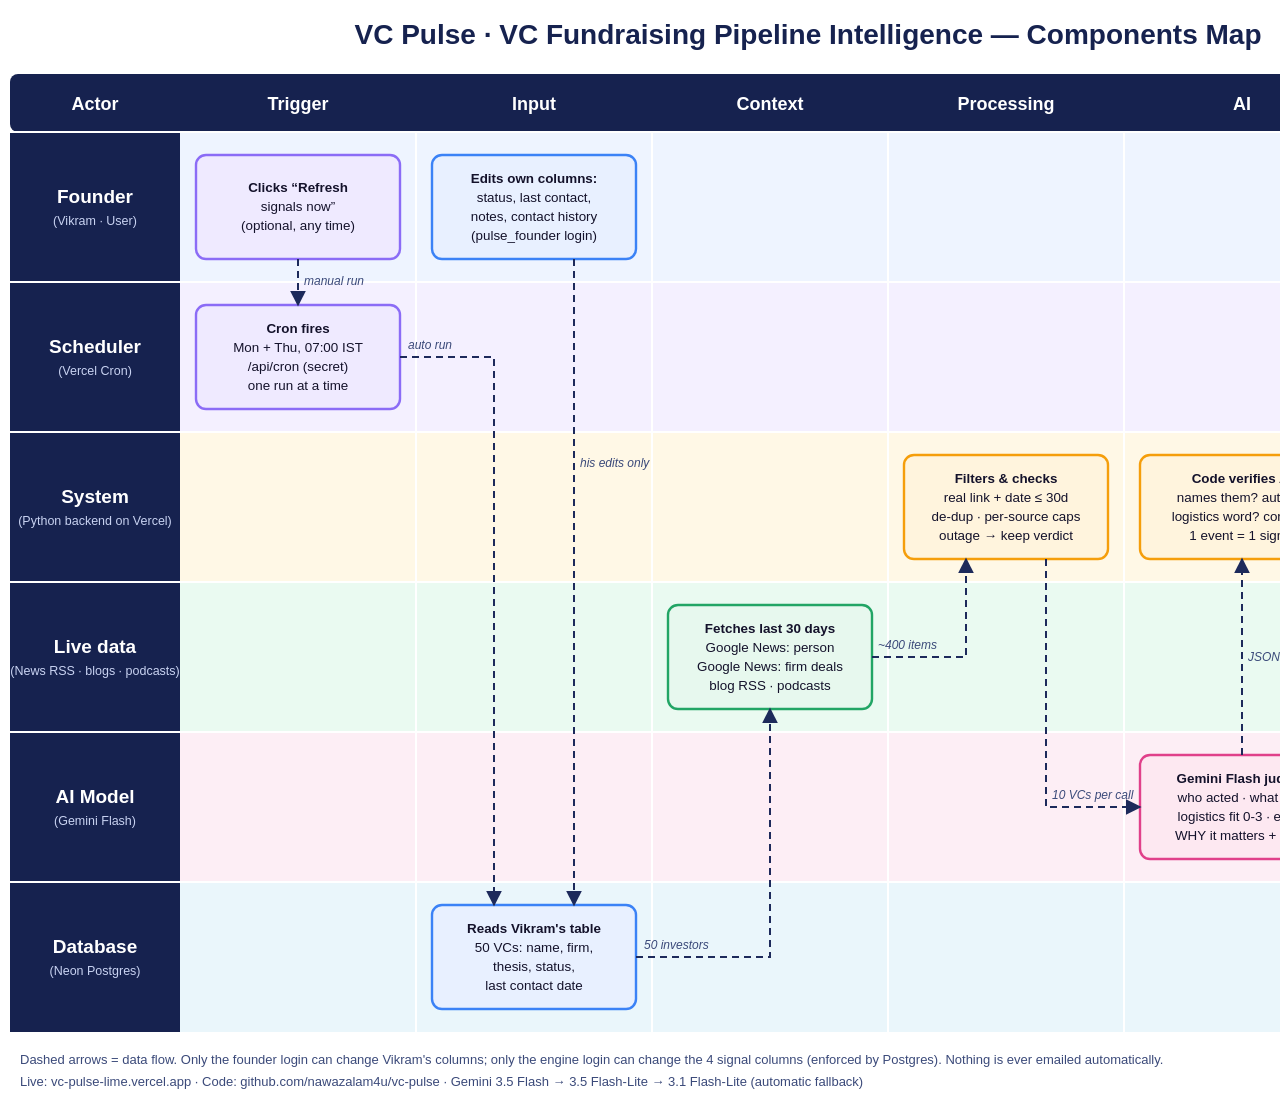
==== docs/components-map-grid.html @ 2da6ae20 "Components map in swimlane format (actors x stages), Nine Checks in kill-switch/sizing/boundary fram" ====
<!doctype html><html><head><meta charset="utf-8"><style>body{margin:0;background:#fff}</style></head><body><svg xmlns="http://www.w3.org/2000/svg" width="1616" height="1102" viewBox="0 0 1616 1102" font-family="-apple-system,Helvetica,Arial,sans-serif">
<defs><marker id="a" viewBox="0 0 10 10" refX="9" refY="5" markerWidth="8" markerHeight="8" orient="auto"><path d="M0 0L10 5L0 10z" fill="#1d2a5b"/></marker></defs>
<rect width="100%" height="100%" fill="#fff"/>
<text x="808" y="44" text-anchor="middle" font-size="28" font-weight="700" fill="#16224f">VC Pulse · VC Fundraising Pipeline Intelligence — Components Map</text>
<rect x="10" y="74" width="1596" height="58" rx="8" fill="#16224f"/>
<text x="95" y="110" text-anchor="middle" font-size="18" font-weight="700" fill="#fff">Actor</text>
<text x="298" y="110" text-anchor="middle" font-size="18" font-weight="700" fill="#fff">Trigger</text>
<text x="534" y="110" text-anchor="middle" font-size="18" font-weight="700" fill="#fff">Input</text>
<text x="770" y="110" text-anchor="middle" font-size="18" font-weight="700" fill="#fff">Context</text>
<text x="1006" y="110" text-anchor="middle" font-size="18" font-weight="700" fill="#fff">Processing</text>
<text x="1242" y="110" text-anchor="middle" font-size="18" font-weight="700" fill="#fff">AI</text>
<text x="1478" y="110" text-anchor="middle" font-size="18" font-weight="700" fill="#fff">Output</text>
<rect x="180" y="132" width="1416" height="150" fill="#eef4ff"/>
<rect x="10" y="132" width="170" height="150" fill="#16224f"/>
<text x="95" y="203" text-anchor="middle" font-size="19" font-weight="700" fill="#fff">Founder</text>
<text x="95" y="225" text-anchor="middle" font-size="12.5" fill="#c9d3f2">(Vikram · User)</text>
<line x1="10" y1="132" x2="1606" y2="132" stroke="#fff" stroke-width="2"/>
<rect x="180" y="282" width="1416" height="150" fill="#f4f0ff"/>
<rect x="10" y="282" width="170" height="150" fill="#16224f"/>
<text x="95" y="353" text-anchor="middle" font-size="19" font-weight="700" fill="#fff">Scheduler</text>
<text x="95" y="375" text-anchor="middle" font-size="12.5" fill="#c9d3f2">(Vercel Cron)</text>
<line x1="10" y1="282" x2="1606" y2="282" stroke="#fff" stroke-width="2"/>
<rect x="180" y="432" width="1416" height="150" fill="#fff8e6"/>
<rect x="10" y="432" width="170" height="150" fill="#16224f"/>
<text x="95" y="503" text-anchor="middle" font-size="19" font-weight="700" fill="#fff">System</text>
<text x="95" y="525" text-anchor="middle" font-size="12.5" fill="#c9d3f2">(Python backend on Vercel)</text>
<line x1="10" y1="432" x2="1606" y2="432" stroke="#fff" stroke-width="2"/>
<rect x="180" y="582" width="1416" height="150" fill="#eafaf1"/>
<rect x="10" y="582" width="170" height="150" fill="#16224f"/>
<text x="95" y="653" text-anchor="middle" font-size="19" font-weight="700" fill="#fff">Live data</text>
<text x="95" y="675" text-anchor="middle" font-size="12.5" fill="#c9d3f2">(News RSS · blogs · podcasts)</text>
<line x1="10" y1="582" x2="1606" y2="582" stroke="#fff" stroke-width="2"/>
<rect x="180" y="732" width="1416" height="150" fill="#fdeef5"/>
<rect x="10" y="732" width="170" height="150" fill="#16224f"/>
<text x="95" y="803" text-anchor="middle" font-size="19" font-weight="700" fill="#fff">AI Model</text>
<text x="95" y="825" text-anchor="middle" font-size="12.5" fill="#c9d3f2">(Gemini Flash)</text>
<line x1="10" y1="732" x2="1606" y2="732" stroke="#fff" stroke-width="2"/>
<rect x="180" y="882" width="1416" height="150" fill="#eaf6fb"/>
<rect x="10" y="882" width="170" height="150" fill="#16224f"/>
<text x="95" y="953" text-anchor="middle" font-size="19" font-weight="700" fill="#fff">Database</text>
<text x="95" y="975" text-anchor="middle" font-size="12.5" fill="#c9d3f2">(Neon Postgres)</text>
<line x1="10" y1="882" x2="1606" y2="882" stroke="#fff" stroke-width="2"/>
<line x1="416" y1="132" x2="416" y2="1032" stroke="#fff" stroke-width="2"/>
<line x1="652" y1="132" x2="652" y2="1032" stroke="#fff" stroke-width="2"/>
<line x1="888" y1="132" x2="888" y2="1032" stroke="#fff" stroke-width="2"/>
<line x1="1124" y1="132" x2="1124" y2="1032" stroke="#fff" stroke-width="2"/>
<line x1="1360" y1="132" x2="1360" y2="1032" stroke="#fff" stroke-width="2"/>
<rect x="196" y="155" width="204" height="104" rx="10" fill="#efeaff" stroke="#8b6cf6" stroke-width="2.4"/>
<text x="298" y="192.0" text-anchor="middle" font-size="13.4" font-weight="700" fill="#14122b">Clicks “Refresh</text>
<text x="298" y="211.0" text-anchor="middle" font-size="13.4" fill="#14122b">signals now”</text>
<text x="298" y="230.0" text-anchor="middle" font-size="13.4" fill="#14122b">(optional, any time)</text>
<rect x="196" y="305" width="204" height="104" rx="10" fill="#efeaff" stroke="#8b6cf6" stroke-width="2.4"/>
<text x="298" y="332.5" text-anchor="middle" font-size="13.4" font-weight="700" fill="#14122b">Cron fires</text>
<text x="298" y="351.5" text-anchor="middle" font-size="13.4" fill="#14122b">Mon + Thu, 07:00 IST</text>
<text x="298" y="370.5" text-anchor="middle" font-size="13.4" fill="#14122b">/api/cron (secret)</text>
<text x="298" y="389.5" text-anchor="middle" font-size="13.4" fill="#14122b">one run at a time</text>
<rect x="432" y="155" width="204" height="104" rx="10" fill="#e8f0ff" stroke="#3b82f6" stroke-width="2.4"/>
<text x="534" y="182.5" text-anchor="middle" font-size="13.4" font-weight="700" fill="#14122b">Edits own columns:</text>
<text x="534" y="201.5" text-anchor="middle" font-size="13.4" fill="#14122b">status, last contact,</text>
<text x="534" y="220.5" text-anchor="middle" font-size="13.4" fill="#14122b">notes, contact history</text>
<text x="534" y="239.5" text-anchor="middle" font-size="13.4" fill="#14122b">(pulse_founder login)</text>
<rect x="432" y="905" width="204" height="104" rx="10" fill="#e8f0ff" stroke="#3b82f6" stroke-width="2.4"/>
<text x="534" y="932.5" text-anchor="middle" font-size="13.4" font-weight="700" fill="#14122b">Reads Vikram's table</text>
<text x="534" y="951.5" text-anchor="middle" font-size="13.4" fill="#14122b">50 VCs: name, firm,</text>
<text x="534" y="970.5" text-anchor="middle" font-size="13.4" fill="#14122b">thesis, status,</text>
<text x="534" y="989.5" text-anchor="middle" font-size="13.4" fill="#14122b">last contact date</text>
<rect x="668" y="605" width="204" height="104" rx="10" fill="#e7f8ee" stroke="#22a565" stroke-width="2.4"/>
<text x="770" y="632.5" text-anchor="middle" font-size="13.4" font-weight="700" fill="#14122b">Fetches last 30 days</text>
<text x="770" y="651.5" text-anchor="middle" font-size="13.4" fill="#14122b">Google News: person</text>
<text x="770" y="670.5" text-anchor="middle" font-size="13.4" fill="#14122b">Google News: firm deals</text>
<text x="770" y="689.5" text-anchor="middle" font-size="13.4" fill="#14122b">blog RSS · podcasts</text>
<rect x="904" y="455" width="204" height="104" rx="10" fill="#fff4dd" stroke="#f59e0b" stroke-width="2.4"/>
<text x="1006" y="482.5" text-anchor="middle" font-size="13.4" font-weight="700" fill="#14122b">Filters & checks</text>
<text x="1006" y="501.5" text-anchor="middle" font-size="13.4" fill="#14122b">real link + date ≤ 30d</text>
<text x="1006" y="520.5" text-anchor="middle" font-size="13.4" fill="#14122b">de-dup · per-source caps</text>
<text x="1006" y="539.5" text-anchor="middle" font-size="13.4" fill="#14122b">outage → keep verdict</text>
<rect x="1140" y="755" width="204" height="104" rx="10" fill="#fde8f1" stroke="#e0408a" stroke-width="2.4"/>
<text x="1242" y="782.5" text-anchor="middle" font-size="13.4" font-weight="700" fill="#14122b">Gemini Flash judges</text>
<text x="1242" y="801.5" text-anchor="middle" font-size="13.4" fill="#14122b">who acted · what kind</text>
<text x="1242" y="820.5" text-anchor="middle" font-size="13.4" fill="#14122b">logistics fit 0-3 · event</text>
<text x="1242" y="839.5" text-anchor="middle" font-size="13.4" fill="#14122b">WHY it matters + hook</text>
<rect x="1140" y="455" width="204" height="104" rx="10" fill="#fff4dd" stroke="#f59e0b" stroke-width="2.4"/>
<text x="1242" y="482.5" text-anchor="middle" font-size="13.4" font-weight="700" fill="#14122b">Code verifies AI</text>
<text x="1242" y="501.5" text-anchor="middle" font-size="13.4" fill="#14122b">names them? author?</text>
<text x="1242" y="520.5" text-anchor="middle" font-size="13.4" fill="#14122b">logistics word? conflict?</text>
<text x="1242" y="539.5" text-anchor="middle" font-size="13.4" fill="#14122b">1 event = 1 signal</text>
<rect x="1376" y="455" width="204" height="104" rx="10" fill="#fff4dd" stroke="#f59e0b" stroke-width="2.4"/>
<text x="1478" y="482.5" text-anchor="middle" font-size="13.4" font-weight="700" fill="#14122b">Score 0-100 + action</text>
<text x="1478" y="501.5" text-anchor="middle" font-size="13.4" fill="#14122b">signal × fit × freshness</text>
<text x="1478" y="520.5" text-anchor="middle" font-size="13.4" fill="#14122b">+ thesis + timing</text>
<text x="1478" y="539.5" text-anchor="middle" font-size="13.4" fill="#14122b">REACH OUT … PARK</text>
<rect x="1376" y="905" width="204" height="104" rx="10" fill="#e3f7fb" stroke="#0e9fb8" stroke-width="2.4"/>
<text x="1478" y="932.5" text-anchor="middle" font-size="13.4" font-weight="700" fill="#14122b">UPDATE only 4 columns</text>
<text x="1478" y="951.5" text-anchor="middle" font-size="13.4" fill="#14122b">last_signal_date · summary</text>
<text x="1478" y="970.5" text-anchor="middle" font-size="13.4" fill="#14122b">follow_up_score · action</text>
<text x="1478" y="989.5" text-anchor="middle" font-size="13.4" fill="#14122b">notes locked (pulse_engine)</text>
<rect x="1376" y="155" width="204" height="104" rx="10" fill="#ffe9e9" stroke="#ef4444" stroke-width="2.4"/>
<text x="1478" y="182.5" text-anchor="middle" font-size="13.4" font-weight="700" fill="#14122b">Dashboard: who to</text>
<text x="1478" y="201.5" text-anchor="middle" font-size="13.4" fill="#14122b">pitch this week + why</text>
<text x="1478" y="220.5" text-anchor="middle" font-size="13.4" fill="#14122b">+ clickable evidence</text>
<text x="1478" y="239.5" text-anchor="middle" font-size="13.4" fill="#14122b">HUMAN GATE: Vikram sends</text>
<rect x="1376" y="755" width="204" height="104" rx="10" fill="#fde8f1" stroke="#e0408a" stroke-width="2.4"/>
<text x="1478" y="782.5" text-anchor="middle" font-size="13.4" font-weight="700" fill="#14122b">Email draft on request</text>
<text x="1478" y="801.5" text-anchor="middle" font-size="13.4" fill="#14122b">cites the real signal</text>
<text x="1478" y="820.5" text-anchor="middle" font-size="13.4" fill="#14122b">no invented traction</text>
<text x="1478" y="839.5" text-anchor="middle" font-size="13.4" fill="#14122b">(draft only, never sent)</text>
<path d="M298.0 259.0 L298.0 305.0" fill="none" stroke="#1d2a5b" stroke-width="2" stroke-dasharray="7 5" marker-end="url(#a)"/>
<text x="304" y="285" font-size="12" font-style="italic" fill="#3b4a7a">manual run</text>
<path d="M400.0 357.0 L494.0 357.0 L494.0 905.0" fill="none" stroke="#1d2a5b" stroke-width="2" stroke-dasharray="7 5" marker-end="url(#a)"/>
<text x="408" y="349" font-size="12" font-style="italic" fill="#3b4a7a">auto run</text>
<path d="M574.0 259.0 L574.0 905.0" fill="none" stroke="#1d2a5b" stroke-width="2" stroke-dasharray="7 5" marker-end="url(#a)"/>
<text x="580" y="467" font-size="12" font-style="italic" fill="#3b4a7a">his edits only</text>
<path d="M636.0 957.0 L770.0 957.0 L770.0 709.0" fill="none" stroke="#1d2a5b" stroke-width="2" stroke-dasharray="7 5" marker-end="url(#a)"/>
<text x="644" y="949" font-size="12" font-style="italic" fill="#3b4a7a">50 investors</text>
<path d="M872.0 657.0 L966.0 657.0 L966.0 559.0" fill="none" stroke="#1d2a5b" stroke-width="2" stroke-dasharray="7 5" marker-end="url(#a)"/>
<text x="878" y="649" font-size="12" font-style="italic" fill="#3b4a7a">~400 items</text>
<path d="M1046.0 559.0 L1046.0 807.0 L1140.0 807.0" fill="none" stroke="#1d2a5b" stroke-width="2" stroke-dasharray="7 5" marker-end="url(#a)"/>
<text x="1052" y="799" font-size="12" font-style="italic" fill="#3b4a7a">10 VCs per call</text>
<path d="M1242.0 755.0 L1242.0 559.0" fill="none" stroke="#1d2a5b" stroke-width="2" stroke-dasharray="7 5" marker-end="url(#a)"/>
<text x="1248" y="661" font-size="12" font-style="italic" fill="#3b4a7a">JSON verdicts</text>
<path d="M1344.0 507.0 L1376.0 507.0" fill="none" stroke="#1d2a5b" stroke-width="2" stroke-dasharray="7 5" marker-end="url(#a)"/>
<path d="M1518.0 559.0 L1518.0 657.0 L1589.0 657.0 L1589.0 889.0 L1538.0 889.0 L1538.0 905.0" fill="none" stroke="#1d2a5b" stroke-width="2" stroke-dasharray="7 5" marker-end="url(#a)"/>
<text x="1524" y="649" font-size="12" font-style="italic" fill="#3b4a7a">writes</text>
<path d="M1478.0 455.0 L1478.0 259.0" fill="none" stroke="#1d2a5b" stroke-width="2" stroke-dasharray="7 5" marker-end="url(#a)"/>
<text x="1484" y="357" font-size="12" font-style="italic" fill="#3b4a7a">shows</text>
<path d="M1428.0 259.0 L1428.0 281.0 L1367.0 281.0 L1367.0 739.0 L1428.0 739.0 L1428.0 755.0" fill="none" stroke="#1d2a5b" stroke-width="2" stroke-dasharray="7 5" marker-end="url(#a)"/>
<text x="1432" y="733" font-size="12" font-style="italic" fill="#3b4a7a">clicks “Draft email”</text>
<text x="20" y="1064" font-size="13" fill="#3b4a7a">Dashed arrows = data flow. Only the founder login can change Vikram's columns; only the engine login can change the 4 signal columns (enforced by Postgres). Nothing is ever emailed automatically.</text>
<text x="20" y="1086" font-size="13" fill="#3b4a7a">Live: vc-pulse-lime.vercel.app · Code: github.com/nawazalam4u/vc-pulse · Gemini 3.5 Flash → 3.5 Flash-Lite → 3.1 Flash-Lite (automatic fallback)</text>
</svg></body></html>
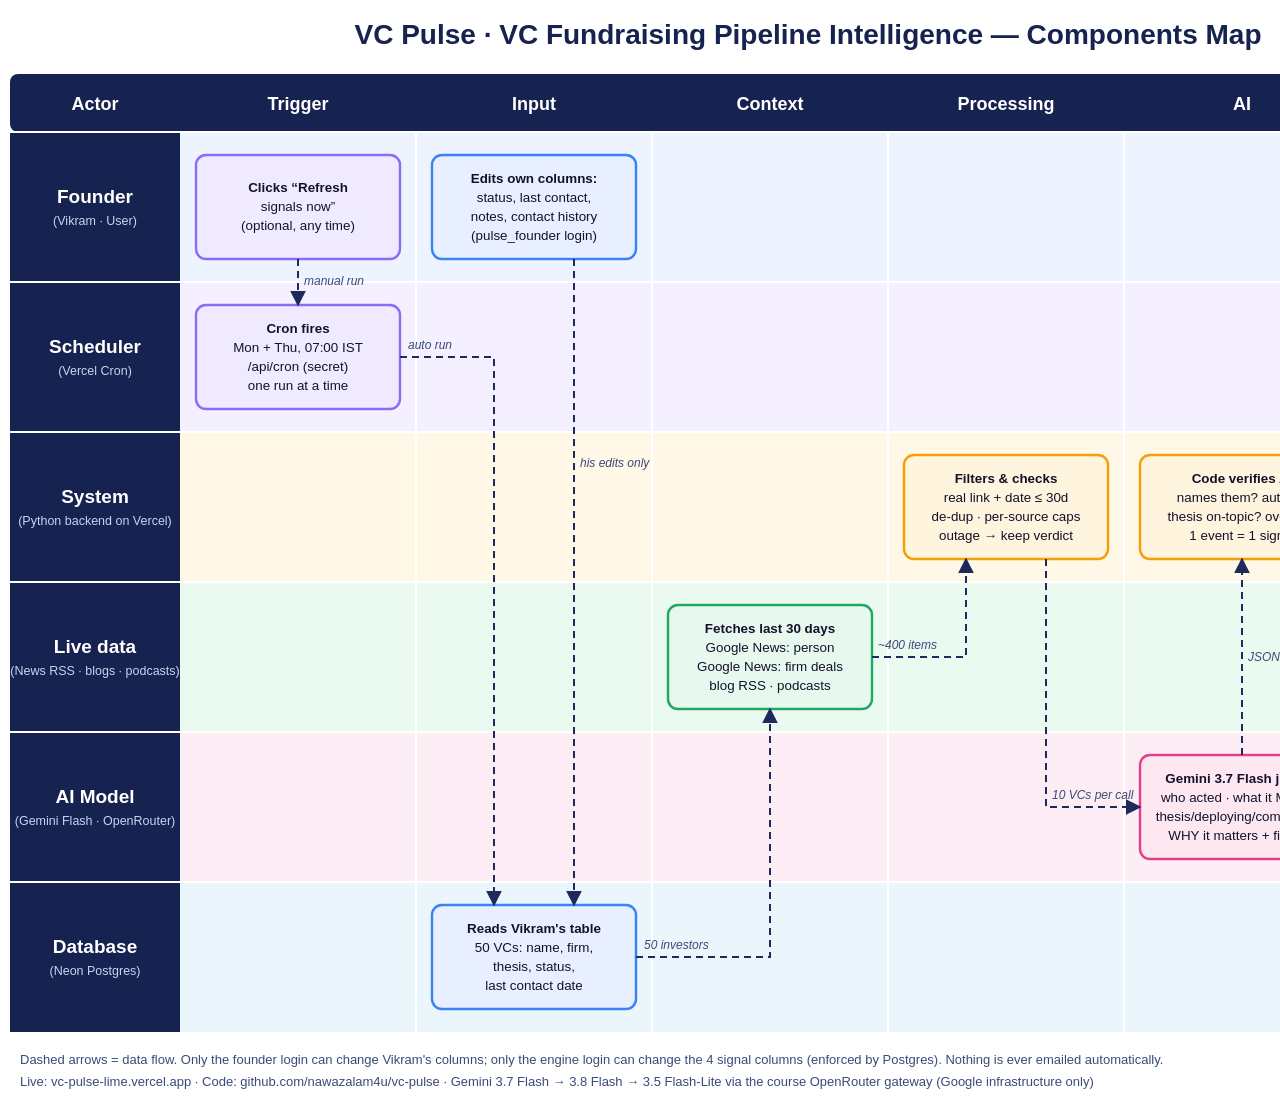
==== commit d07a816c: "Real per-run AI cost (BYOK upstream cost), hook wording, brief/README/map updated for signal meaning" ====
--- a/docs/components-map-grid.html
+++ b/docs/components-map-grid.html
@@ -33,7 +33,7 @@
 <rect x="180" y="732" width="1416" height="150" fill="#fdeef5"/>
 <rect x="10" y="732" width="170" height="150" fill="#16224f"/>
 <text x="95" y="803" text-anchor="middle" font-size="19" font-weight="700" fill="#fff">AI Model</text>
-<text x="95" y="825" text-anchor="middle" font-size="12.5" fill="#c9d3f2">(Gemini Flash)</text>
+<text x="95" y="825" text-anchor="middle" font-size="12.5" fill="#c9d3f2">(Gemini Flash · OpenRouter)</text>
 <line x1="10" y1="732" x2="1606" y2="732" stroke="#fff" stroke-width="2"/>
 <rect x="180" y="882" width="1416" height="150" fill="#eaf6fb"/>
 <rect x="10" y="882" width="170" height="150" fill="#16224f"/>
@@ -75,19 +75,19 @@
 <text x="1006" y="520.5" text-anchor="middle" font-size="13.4" fill="#14122b">de-dup · per-source caps</text>
 <text x="1006" y="539.5" text-anchor="middle" font-size="13.4" fill="#14122b">outage → keep verdict</text>
 <rect x="1140" y="755" width="204" height="104" rx="10" fill="#fde8f1" stroke="#e0408a" stroke-width="2.4"/>
-<text x="1242" y="782.5" text-anchor="middle" font-size="13.4" font-weight="700" fill="#14122b">Gemini Flash judges</text>
-<text x="1242" y="801.5" text-anchor="middle" font-size="13.4" fill="#14122b">who acted · what kind</text>
-<text x="1242" y="820.5" text-anchor="middle" font-size="13.4" fill="#14122b">logistics fit 0-3 · event</text>
-<text x="1242" y="839.5" text-anchor="middle" font-size="13.4" fill="#14122b">WHY it matters + hook</text>
+<text x="1242" y="782.5" text-anchor="middle" font-size="13.4" font-weight="700" fill="#14122b">Gemini 3.7 Flash judges</text>
+<text x="1242" y="801.5" text-anchor="middle" font-size="13.4" fill="#14122b">who acted · what it MEANS</text>
+<text x="1242" y="820.5" text-anchor="middle" font-size="13.4" fill="#14122b">thesis/deploying/complement</text>
+<text x="1242" y="839.5" text-anchor="middle" font-size="13.4" fill="#14122b">WHY it matters + fit flags</text>
 <rect x="1140" y="455" width="204" height="104" rx="10" fill="#fff4dd" stroke="#f59e0b" stroke-width="2.4"/>
 <text x="1242" y="482.5" text-anchor="middle" font-size="13.4" font-weight="700" fill="#14122b">Code verifies AI</text>
 <text x="1242" y="501.5" text-anchor="middle" font-size="13.4" fill="#14122b">names them? author?</text>
-<text x="1242" y="520.5" text-anchor="middle" font-size="13.4" fill="#14122b">logistics word? conflict?</text>
+<text x="1242" y="520.5" text-anchor="middle" font-size="13.4" fill="#14122b">thesis on-topic? overlap?</text>
 <text x="1242" y="539.5" text-anchor="middle" font-size="13.4" fill="#14122b">1 event = 1 signal</text>
 <rect x="1376" y="455" width="204" height="104" rx="10" fill="#fff4dd" stroke="#f59e0b" stroke-width="2.4"/>
 <text x="1478" y="482.5" text-anchor="middle" font-size="13.4" font-weight="700" fill="#14122b">Score 0-100 + action</text>
-<text x="1478" y="501.5" text-anchor="middle" font-size="13.4" fill="#14122b">signal × fit × freshness</text>
-<text x="1478" y="520.5" text-anchor="middle" font-size="13.4" fill="#14122b">+ thesis + timing</text>
+<text x="1478" y="501.5" text-anchor="middle" font-size="13.4" fill="#14122b">meaning × fit × freshness</text>
+<text x="1478" y="520.5" text-anchor="middle" font-size="13.4" fill="#14122b">+ India/seed fit + timing</text>
 <text x="1478" y="539.5" text-anchor="middle" font-size="13.4" fill="#14122b">REACH OUT … PARK</text>
 <rect x="1376" y="905" width="204" height="104" rx="10" fill="#e3f7fb" stroke="#0e9fb8" stroke-width="2.4"/>
 <text x="1478" y="932.5" text-anchor="middle" font-size="13.4" font-weight="700" fill="#14122b">UPDATE only 4 columns</text>
@@ -126,5 +126,5 @@
 <path d="M1428.0 259.0 L1428.0 281.0 L1367.0 281.0 L1367.0 739.0 L1428.0 739.0 L1428.0 755.0" fill="none" stroke="#1d2a5b" stroke-width="2" stroke-dasharray="7 5" marker-end="url(#a)"/>
 <text x="1432" y="733" font-size="12" font-style="italic" fill="#3b4a7a">clicks “Draft email”</text>
 <text x="20" y="1064" font-size="13" fill="#3b4a7a">Dashed arrows = data flow. Only the founder login can change Vikram's columns; only the engine login can change the 4 signal columns (enforced by Postgres). Nothing is ever emailed automatically.</text>
-<text x="20" y="1086" font-size="13" fill="#3b4a7a">Live: vc-pulse-lime.vercel.app · Code: github.com/nawazalam4u/vc-pulse · Gemini 3.5 Flash → 3.5 Flash-Lite → 3.1 Flash-Lite (automatic fallback)</text>
+<text x="20" y="1086" font-size="13" fill="#3b4a7a">Live: vc-pulse-lime.vercel.app · Code: github.com/nawazalam4u/vc-pulse · Gemini 3.7 Flash → 3.8 Flash → 3.5 Flash-Lite via the course OpenRouter gateway (Google infrastructure only)</text>
 </svg></body></html>
